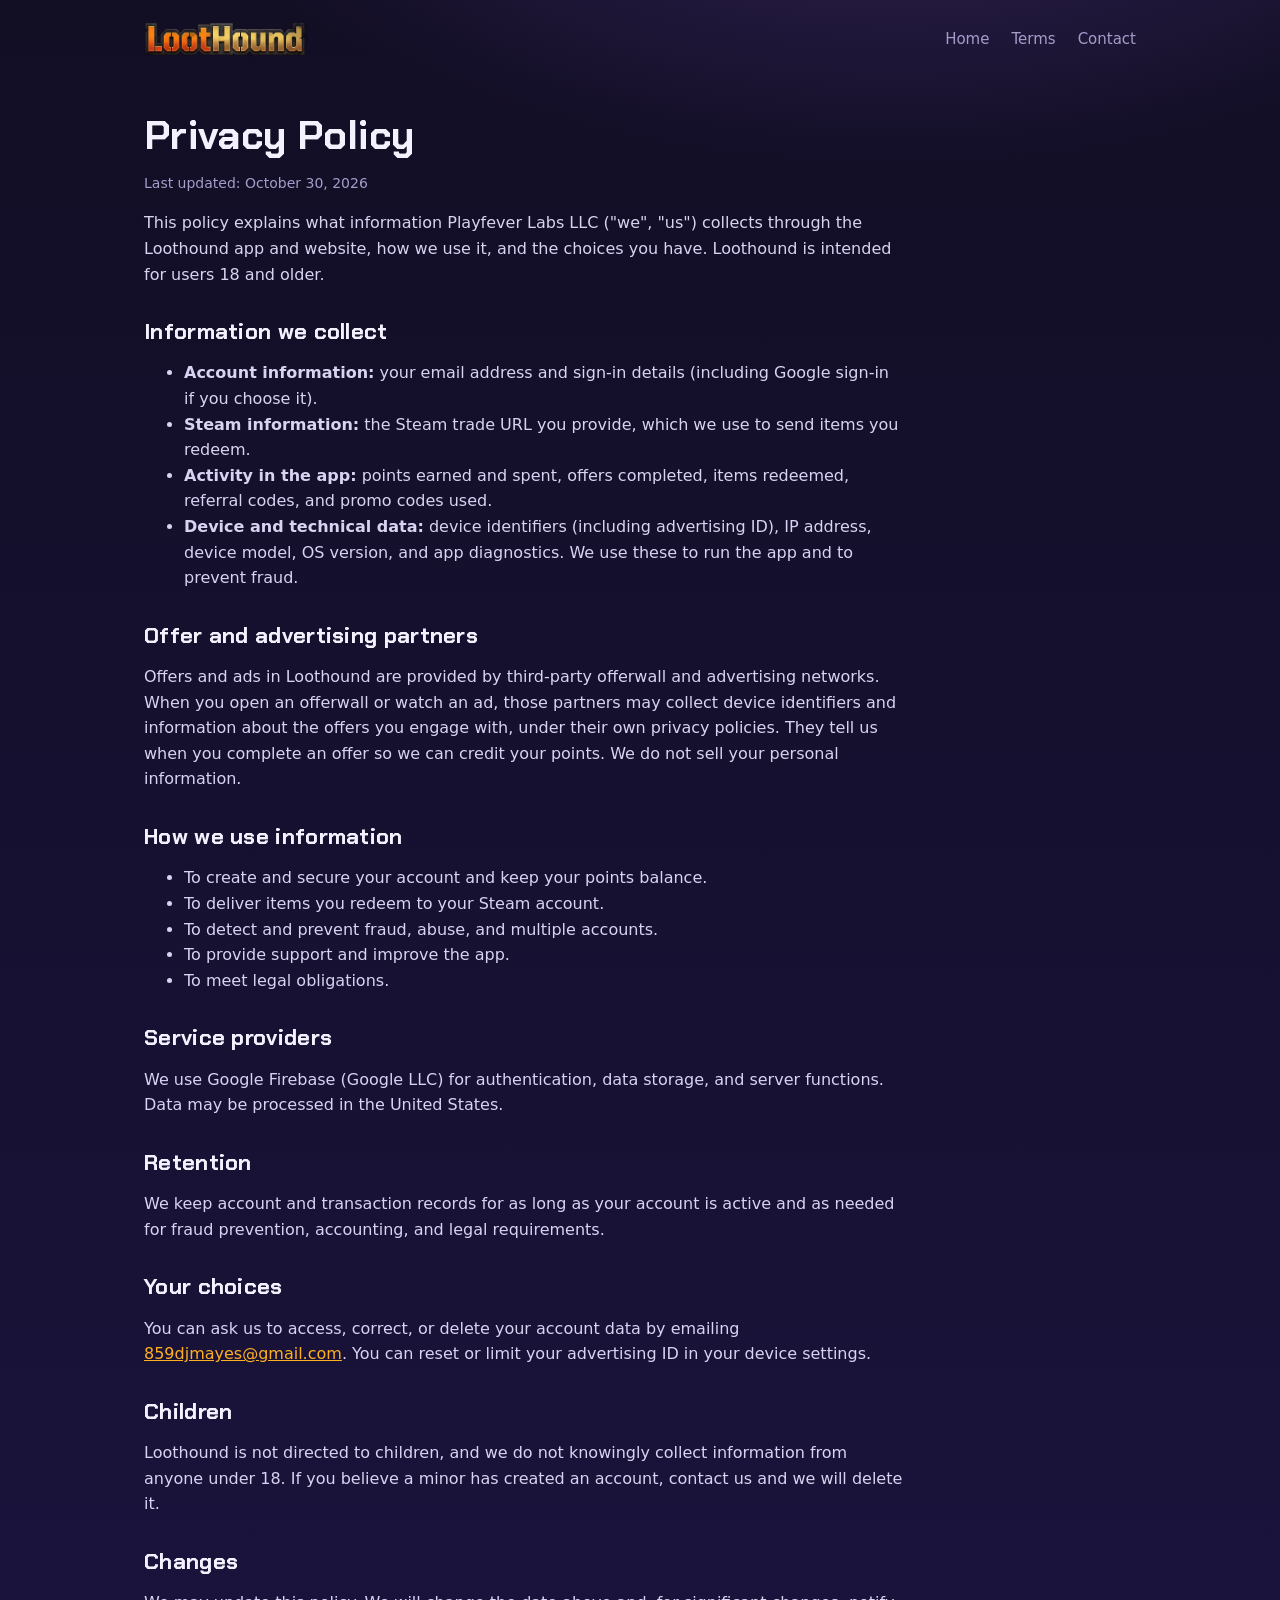
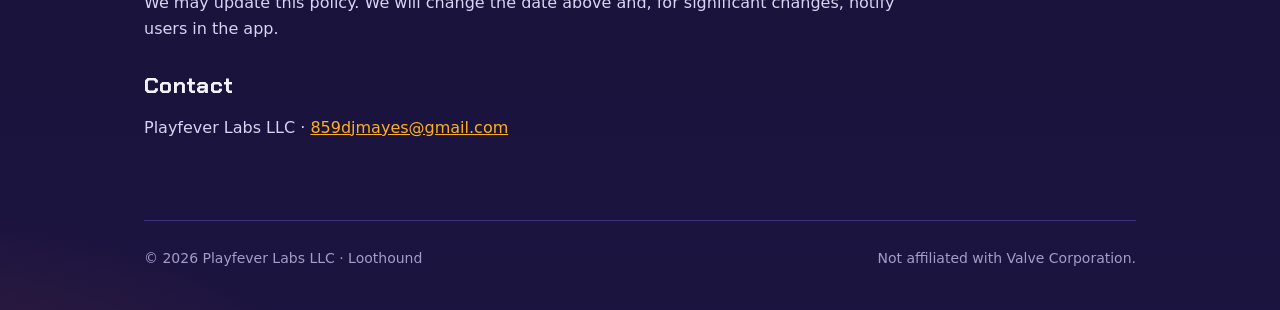
==== privacy.html @ 376087c6 "Add files via upload" ====
<!DOCTYPE html>
<html lang="en">
<head>
<meta charset="utf-8">
<meta name="viewport" content="width=device-width, initial-scale=1">
<title>Privacy Policy | Loothound</title>
<link rel="icon" href="assets/icon-192.png">
<link rel="stylesheet" href="assets/style.css">
</head>
<body>
<div class="wrap">
  <header>
    <a href="./"><img src="assets/wordmark.png" alt="Loothound"></a>
    <nav><a href="./">Home</a><a href="terms.html">Terms</a><a href="mailto:859djmayes@gmail.com">Contact</a></nav>
  </header>
  <main class="doc">
    <h1>Privacy Policy</h1>
    <p class="updated">Last updated: October 30, 2026</p>
    <p>This policy explains what information Playfever Labs LLC ("we", "us") collects through the Loothound app and website, how we use it, and the choices you have. Loothound is intended for users 18 and older.</p>

    <h2>Information we collect</h2>
    <ul>
      <li><strong>Account information:</strong> your email address and sign-in details (including Google sign-in if you choose it).</li>
      <li><strong>Steam information:</strong> the Steam trade URL you provide, which we use to send items you redeem.</li>
      <li><strong>Activity in the app:</strong> points earned and spent, offers completed, items redeemed, referral codes, and promo codes used.</li>
      <li><strong>Device and technical data:</strong> device identifiers (including advertising ID), IP address, device model, OS version, and app diagnostics. We use these to run the app and to prevent fraud.</li>
    </ul>

    <h2>Offer and advertising partners</h2>
    <p>Offers and ads in Loothound are provided by third-party offerwall and advertising networks. When you open an offerwall or watch an ad, those partners may collect device identifiers and information about the offers you engage with, under their own privacy policies. They tell us when you complete an offer so we can credit your points. We do not sell your personal information.</p>

    <h2>How we use information</h2>
    <ul>
      <li>To create and secure your account and keep your points balance.</li>
      <li>To deliver items you redeem to your Steam account.</li>
      <li>To detect and prevent fraud, abuse, and multiple accounts.</li>
      <li>To provide support and improve the app.</li>
      <li>To meet legal obligations.</li>
    </ul>

    <h2>Service providers</h2>
    <p>We use Google Firebase (Google LLC) for authentication, data storage, and server functions. Data may be processed in the United States.</p>

    <h2>Retention</h2>
    <p>We keep account and transaction records for as long as your account is active and as needed for fraud prevention, accounting, and legal requirements.</p>

    <h2>Your choices</h2>
    <p>You can ask us to access, correct, or delete your account data by emailing <a href="mailto:859djmayes@gmail.com">859djmayes@gmail.com</a>. You can reset or limit your advertising ID in your device settings.</p>

    <h2>Children</h2>
    <p>Loothound is not directed to children, and we do not knowingly collect information from anyone under 18. If you believe a minor has created an account, contact us and we will delete it.</p>

    <h2>Changes</h2>
    <p>We may update this policy. We will change the date above and, for significant changes, notify users in the app.</p>

    <h2>Contact</h2>
    <p>Playfever Labs LLC · <a href="mailto:859djmayes@gmail.com">859djmayes@gmail.com</a></p>
  </main>
  <footer><span>© 2026 Playfever Labs LLC · Loothound</span><span>Not affiliated with Valve Corporation.</span></footer>
</div>
</body>
</html>
---- assets/style.css ----
@font-face{font-family:'Chakra';src:url('ChakraPetch-Bold.ttf') format('truetype');font-weight:700;font-display:swap}
:root{--bg1:#120E24;--bg2:#1B1440;--surface:#221A4A;--stroke:#3D3180;--amber:#FFB020;--orange:#FF5E3A;--mint:#3CF0B4;--violet:#9B6BFF;--text:#F4F1FF;--muted:#A59CC9}
*{box-sizing:border-box}
html,body{margin:0}
body{font-family:system-ui,-apple-system,'Segoe UI',Roboto,Inter,sans-serif;color:var(--text);background:radial-gradient(1200px 600px at 70% -10%,rgba(155,107,255,.25),transparent 60%),radial-gradient(900px 500px at -10% 110%,rgba(255,94,58,.18),transparent 60%),linear-gradient(180deg,var(--bg1),var(--bg2));min-height:100vh;line-height:1.6}
a{color:var(--amber)}
.wrap{max-width:1040px;margin:0 auto;padding:0 24px}
header{display:flex;align-items:center;justify-content:space-between;padding:22px 0}
header img{height:34px;display:block}
nav a{color:var(--muted);text-decoration:none;margin-left:22px;font-size:15px}
nav a:hover{color:var(--text)}
h1,h2,h3{font-family:'Chakra',system-ui,sans-serif;letter-spacing:.3px;line-height:1.15}
.hero{display:grid;grid-template-columns:1.15fr .85fr;gap:32px;align-items:center;padding:48px 0 56px}
.hero h1{font-size:clamp(36px,5.4vw,60px);margin:0 0 18px}
.grad{background:linear-gradient(90deg,var(--amber),var(--orange));-webkit-background-clip:text;background-clip:text;color:transparent}
.lead{font-size:19px;color:var(--muted);max-width:520px;margin:0 0 28px}
.badge{display:inline-flex;align-items:center;gap:10px;padding:12px 20px;border-radius:14px;background:linear-gradient(90deg,var(--amber),var(--orange));color:#1a1030;font-weight:700;font-family:'Chakra',sans-serif;letter-spacing:.5px}
.note{font-size:14px;color:var(--muted);margin-top:14px}
.hero img{width:100%;max-width:400px;justify-self:center;filter:drop-shadow(0 20px 50px rgba(155,107,255,.45))}
.cards{display:grid;grid-template-columns:repeat(3,1fr);gap:18px;padding-bottom:56px}
.card{background:rgba(34,26,74,.75);border:1px solid var(--stroke);border-radius:18px;padding:24px}
.card h3{margin:0 0 8px;font-size:20px}
.card p{margin:0;color:var(--muted);font-size:15px}
.num{display:inline-block;width:34px;height:34px;border-radius:10px;background:rgba(60,240,180,.12);color:var(--mint);font-family:'Chakra',sans-serif;text-align:center;line-height:34px;margin-bottom:12px}
.facts{background:rgba(34,26,74,.55);border:1px solid var(--stroke);border-radius:18px;padding:26px 28px;margin-bottom:56px}
.facts h2{margin:0 0 12px;font-size:24px}
.facts ul{margin:0;padding-left:20px;color:var(--muted)}
.facts li{margin:6px 0}
footer{border-top:1px solid var(--stroke);padding:26px 0 40px;color:var(--muted);font-size:14px;display:flex;flex-wrap:wrap;gap:12px 24px;justify-content:space-between}
footer a{color:var(--muted)}
.doc{max-width:760px;padding:24px 0 64px}
.doc h1{font-size:40px;margin:10px 0 6px}
.doc h2{font-size:22px;margin:32px 0 8px}
.doc p,.doc li{color:#d9d3f2}
.doc .updated{color:var(--muted);font-size:14px}
@media (max-width:820px){.hero{grid-template-columns:1fr;text-align:center;padding-top:24px}.lead{margin-left:auto;margin-right:auto}.hero img{max-width:260px;grid-row:1}.cards{grid-template-columns:1fr}nav a{margin-left:14px}}
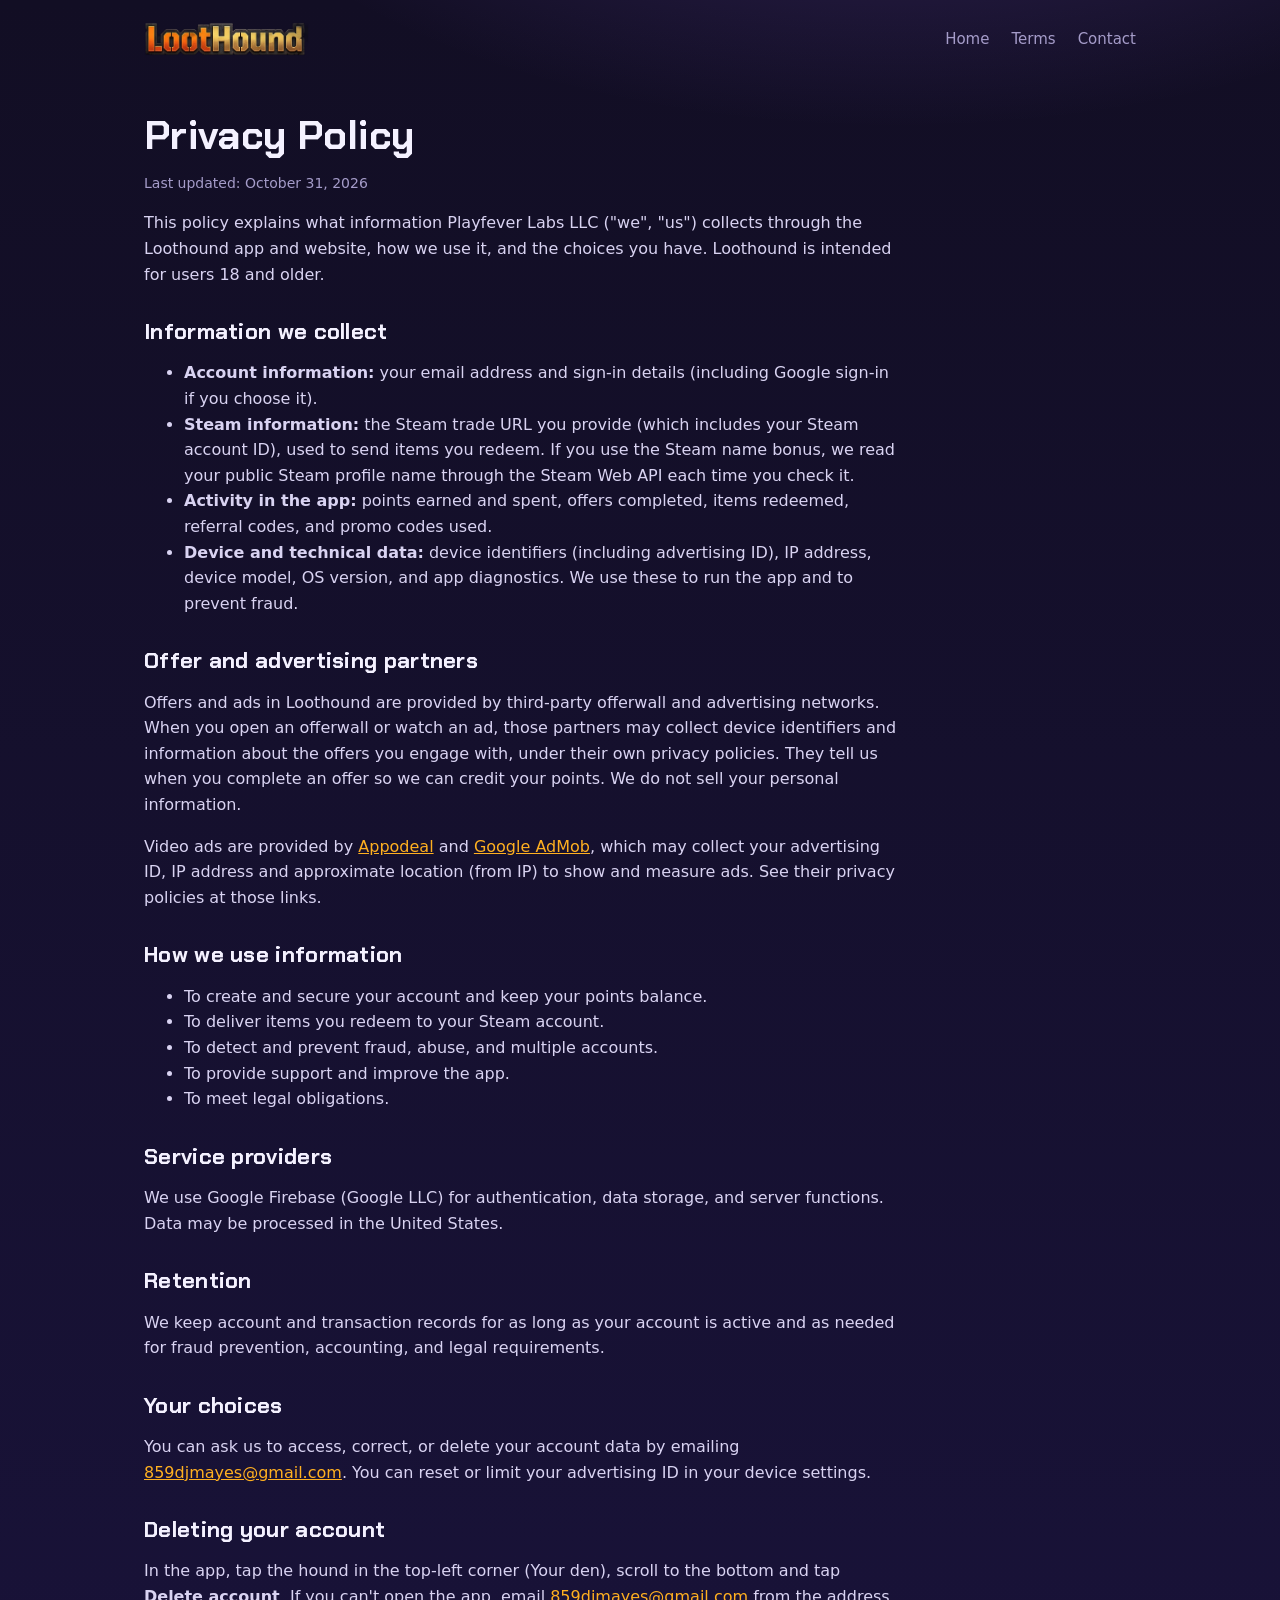
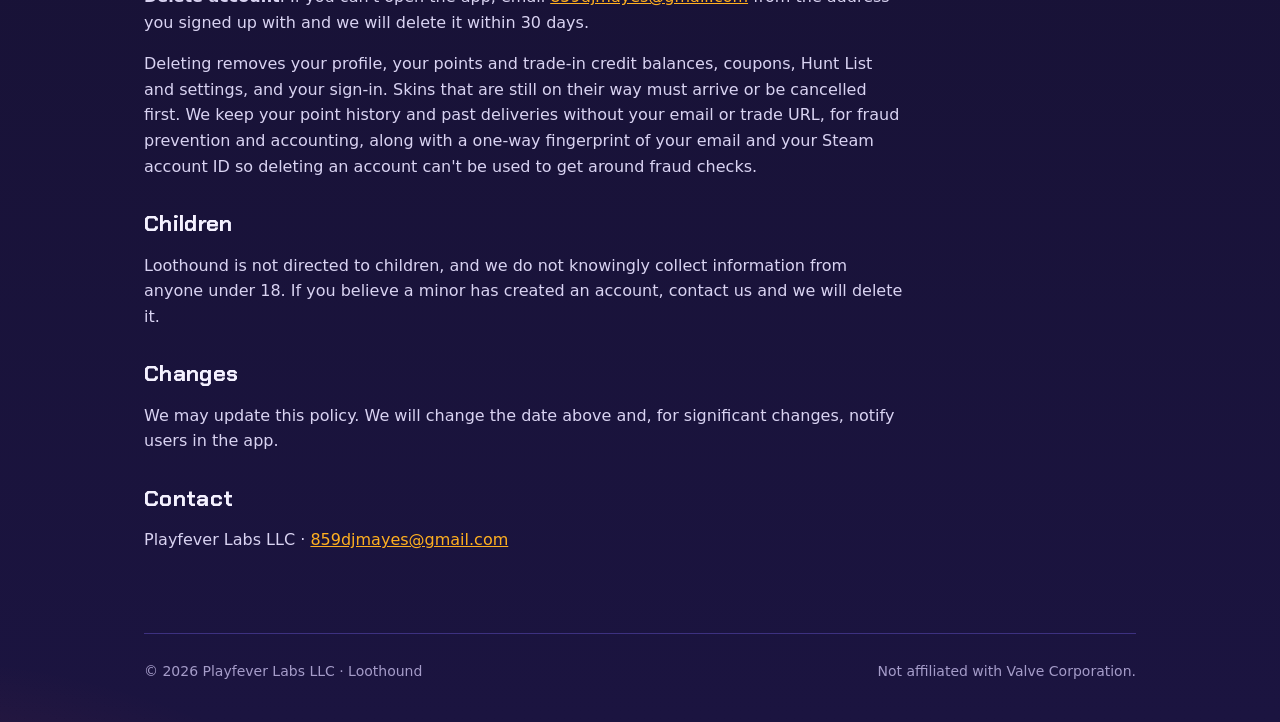
==== commit 798b09a0: "Add files via upload" ====
--- a/privacy.html
+++ b/privacy.html
@@ -15,19 +15,20 @@
   </header>
   <main class="doc">
     <h1>Privacy Policy</h1>
-    <p class="updated">Last updated: October 30, 2026</p>
+    <p class="updated">Last updated: October 31, 2026</p>
     <p>This policy explains what information Playfever Labs LLC ("we", "us") collects through the Loothound app and website, how we use it, and the choices you have. Loothound is intended for users 18 and older.</p>
 
     <h2>Information we collect</h2>
     <ul>
       <li><strong>Account information:</strong> your email address and sign-in details (including Google sign-in if you choose it).</li>
-      <li><strong>Steam information:</strong> the Steam trade URL you provide, which we use to send items you redeem.</li>
+      <li><strong>Steam information:</strong> the Steam trade URL you provide (which includes your Steam account ID), used to send items you redeem. If you use the Steam name bonus, we read your public Steam profile name through the Steam Web API each time you check it.</li>
       <li><strong>Activity in the app:</strong> points earned and spent, offers completed, items redeemed, referral codes, and promo codes used.</li>
       <li><strong>Device and technical data:</strong> device identifiers (including advertising ID), IP address, device model, OS version, and app diagnostics. We use these to run the app and to prevent fraud.</li>
     </ul>
 
     <h2>Offer and advertising partners</h2>
     <p>Offers and ads in Loothound are provided by third-party offerwall and advertising networks. When you open an offerwall or watch an ad, those partners may collect device identifiers and information about the offers you engage with, under their own privacy policies. They tell us when you complete an offer so we can credit your points. We do not sell your personal information.</p>
+    <p>Video ads are provided by <a href="https://appodeal.com/privacy-policy/">Appodeal</a> and <a href="https://policies.google.com/technologies/ads">Google AdMob</a>, which may collect your advertising ID, IP address and approximate location (from IP) to show and measure ads. See their privacy policies at those links.</p>
 
     <h2>How we use information</h2>
     <ul>
@@ -47,6 +48,10 @@
     <h2>Your choices</h2>
     <p>You can ask us to access, correct, or delete your account data by emailing <a href="mailto:859djmayes@gmail.com">859djmayes@gmail.com</a>. You can reset or limit your advertising ID in your device settings.</p>
 
+    <h2 id="delete-account">Deleting your account</h2>
+    <p>In the app, tap the hound in the top-left corner (Your den), scroll to the bottom and tap <strong>Delete account</strong>. If you can't open the app, email <a href="mailto:859djmayes@gmail.com">859djmayes@gmail.com</a> from the address you signed up with and we will delete it within 30 days.</p>
+    <p>Deleting removes your profile, your points and trade-in credit balances, coupons, Hunt List and settings, and your sign-in. Skins that are still on their way must arrive or be cancelled first. We keep your point history and past deliveries without your email or trade URL, for fraud prevention and accounting, along with a one-way fingerprint of your email and your Steam account ID so deleting an account can't be used to get around fraud checks.</p>
+
     <h2>Children</h2>
     <p>Loothound is not directed to children, and we do not knowingly collect information from anyone under 18. If you believe a minor has created an account, contact us and we will delete it.</p>
 
